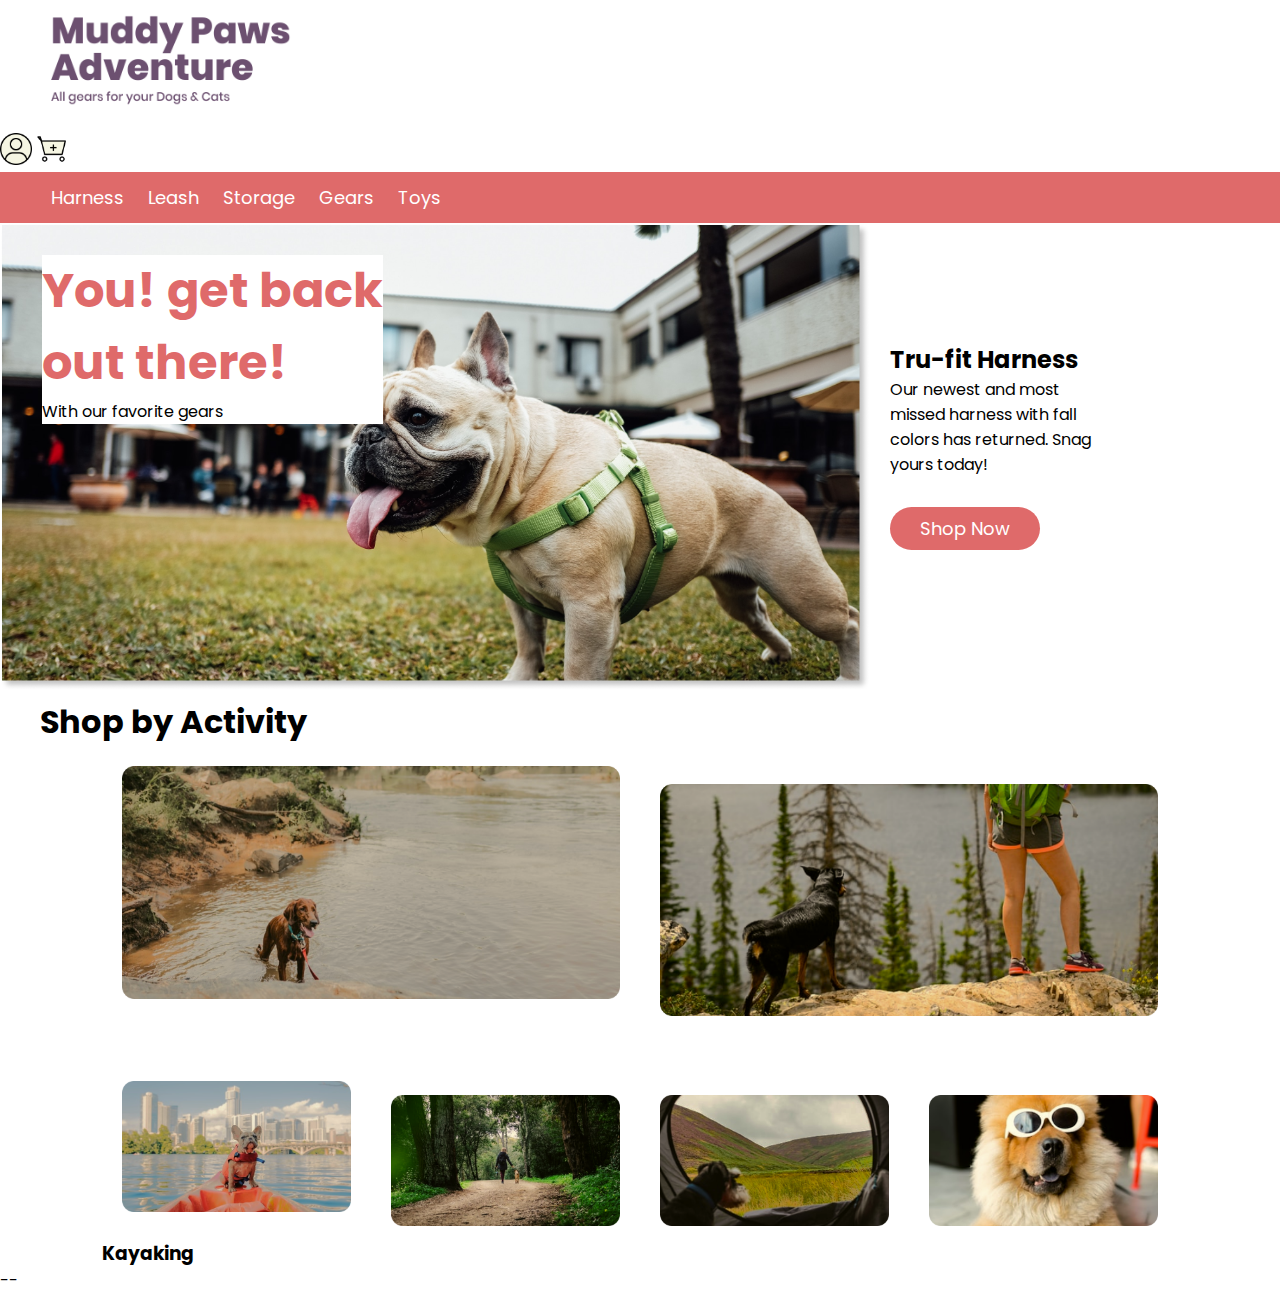
==== index.html @ 553574dc "Working on "Shop by activity" section" ====
<!DOCTYPE html>
<html lang="en">
  <head>
    <meta charset="UTF-8" />
    <meta http-equiv="X-UA-Compatible" content="IE=edge" />
    <meta name="viewport" content="width=device-width, initial-scale=1.0" />
    <title>Muddy Paws Adventure | Home</title>
    <link rel="preconnect" href="https://fonts.googleapis.com" />
    <link rel="preconnect" href="https://fonts.gstatic.com" crossorigin />
    <link
      href="https://fonts.googleapis.com/css2?family=Poppins:wght@300;400;500;600;700&display=swap"
      rel="stylesheet"
    />
    <link rel="stylesheet" href="style.css" />
  </head>
  <body>
    <!--- logo and profile/cart section -->
    <div class="logo">
      <img src="image/logo.png" width="240px" alt="Muddy Paws Logo" />
    </div>
    <div class="profilesAndCart">
      <img src="image/myAccount.png" width="32px" height="32px" alt="profile" />
      <img src="image/cart.png" width="32px" height="32px" alt="cart" />
    </div>

    <!--- pink navigation bar -->
    <nav>
      <ul>
        <li><a href="">Harness</a></li>
        <li><a href="">Leash</a></li>
        <li><a href="">Storage</a></li>
        <li><a href="">Gears</a></li>
        <li><a href="">Toys</a></li>
      </ul>
    </nav>
    <!---  hero section -->
    <div class="heroSection">
      <div class="heroCol-1">
        <img src="image/mainHero.png" alt="Main Hero Image" />
        <div class="heroImageText">
          <h1>
            You! get back <br />
            out there!
          </h1>
          <p>With our favorite gears</p>
        </div>
      </div>

      <div class="heroCol-2">
        <h2>Tru-fit Harness</h2>
        <p>
          Our newest and most <br />
          missed harness with fall <br />colors has returned. Snag <br />
          yours today!
        </p>
        <a href="" class="CTAbutton"> Shop Now</a>
      </div>
    </div>

    <div id="shopByActivity">
      <h1>Shop by Activity</h1>
    </div>
    <!--- main body section -->
    <div class="mainSection">
      <!--- first row of thumbnails --->
      <div class="activityThumbnail">
        <div class="thumbnailCol-2">
          <img src="image/swimming.png" alt="swimming" />
          <div class="thumbanilTextBig">
            <h3>Swimming</h3>
          </div>
        </div>
        <div class="thumbnailCol-2">
          <img src="image/hiking.png" alt="hiking" />
        </div>
      </div>

      <!---- second row of thumbnails ------>
      <div class="activityThumbnail">
        <div class="thumbnailCol-4">
          <img src="image/kayaking.png" alt="kayaking" />
          <div class="thumbanilTextSmall">
            <h3>Kayaking</h3>
          </div>
        </div>
        <div class="thumbnailCol-4">
          <img src="image/trailing.png" alt="trailing" />
        </div>
        <div class="thumbnailCol-4">
          <img src="image/camping.png" alt="camping" />
        </div>
        <div class="thumbnailCol-4">
          <img src="image/flying.png" alt="flying" />
        </div>
      </div>
    </div>

    --
  </body>
</html>
---- style.css ----
* {
  margin: 0;
  padding: 0;
  box-sizing: border-box;
}

body {
  font-family: "Poppins", sans-serif;
} /* why this doensn't work*/

/* top two elements, logo and navbar*/
.logo {
  padding-top: 12px;
  padding-left: 4%;
  padding-bottom: 20px;
}

.profilesAndCart {
  display: block;
  /*how do move this to the right*/
}

nav {
  align-items: left;
  padding-top: 12px;
  padding-bottom: 12px;
  padding-left: 4%;
  text-align: left;
  background-color: rgb(223, 106, 106);
}

nav ul {
  display: inline-block;
  list-style-type: none;
}
nav ul li {
  display: inline-block;
  margin-right: 20px;
}

a {
  text-decoration: none;
  color: white;
  font-size: 18px;
  font-weight: 400;
}

/*heroSeciton */
.heroSection {
  display: flex;
  align-items: center;
  flex-wrap: wrap;
  justify-content: space-around;
}

.heroCol-1 {
  flex-basis: 68%;
  min-width: 300px;
}

.heroCol-2 {
  flex-basis: 32%;
  min-width: 300px;
  padding-left: 20px;
}

.heroCol-1 img {
  max-width: 100%;
}

.heroCol-1 {
  position: relative;
}

.heroCol-1 h1 {
  font-size: 48px;
  color: rgb(223, 106, 106);
}

.heroImageText {
  position: absolute;
  top: 32px;
  left: 42px;
  background-color: white;
}

.CTAbutton {
  display: inline-block;
  background: rgb(223, 106, 106);
  padding: 8px 30px;
  margin: 30px 0;
  border-radius: 30px;
  transition: background 0.5s;
}

.CTAbutton:hover {
  background: rgb(132, 106, 106);
}

#shopByActivity {
  margin-left: 40px;
}

/* main section*/

.mainSection {
  max-width: 84%;
  margin: auto;
}
.activityThumbnail {
  margin: auto;
  display: flex;
  align-items: center;
  flex-wrap: wrap;
  justify-content: space-around;
}

.thumbnailCol-2 {
  flex-basis: 50%;
  min-width: 250px;
  position: relative;
}

.thumbnailCol-2 img {
  max-width: 100%;
  padding: 20px;
}

.thumbnailCol-2 {
}

.thumbnailCol-2 h3 {
  font-size: 24px;
  color: #ffffff;
}

.thumbnailTextBig {
  position: absolute;
  top: 50%;
  left: 50%;
}

.thumbnailCol-4 {
  flex-basis: 25%;
}

.thumbnailCol-4 img {
  max-width: 100%;
  padding: 20px;

  .thumbnailCol-4 {
    position: relative;
  }

  .thumbnailCol-4 h3 {
    font-size: 24px;
    color: #ffffff;
  }

  .thumbnailTextSmall {
    position: absolute;
    top: 50%;
    left: 50%;
  }
}
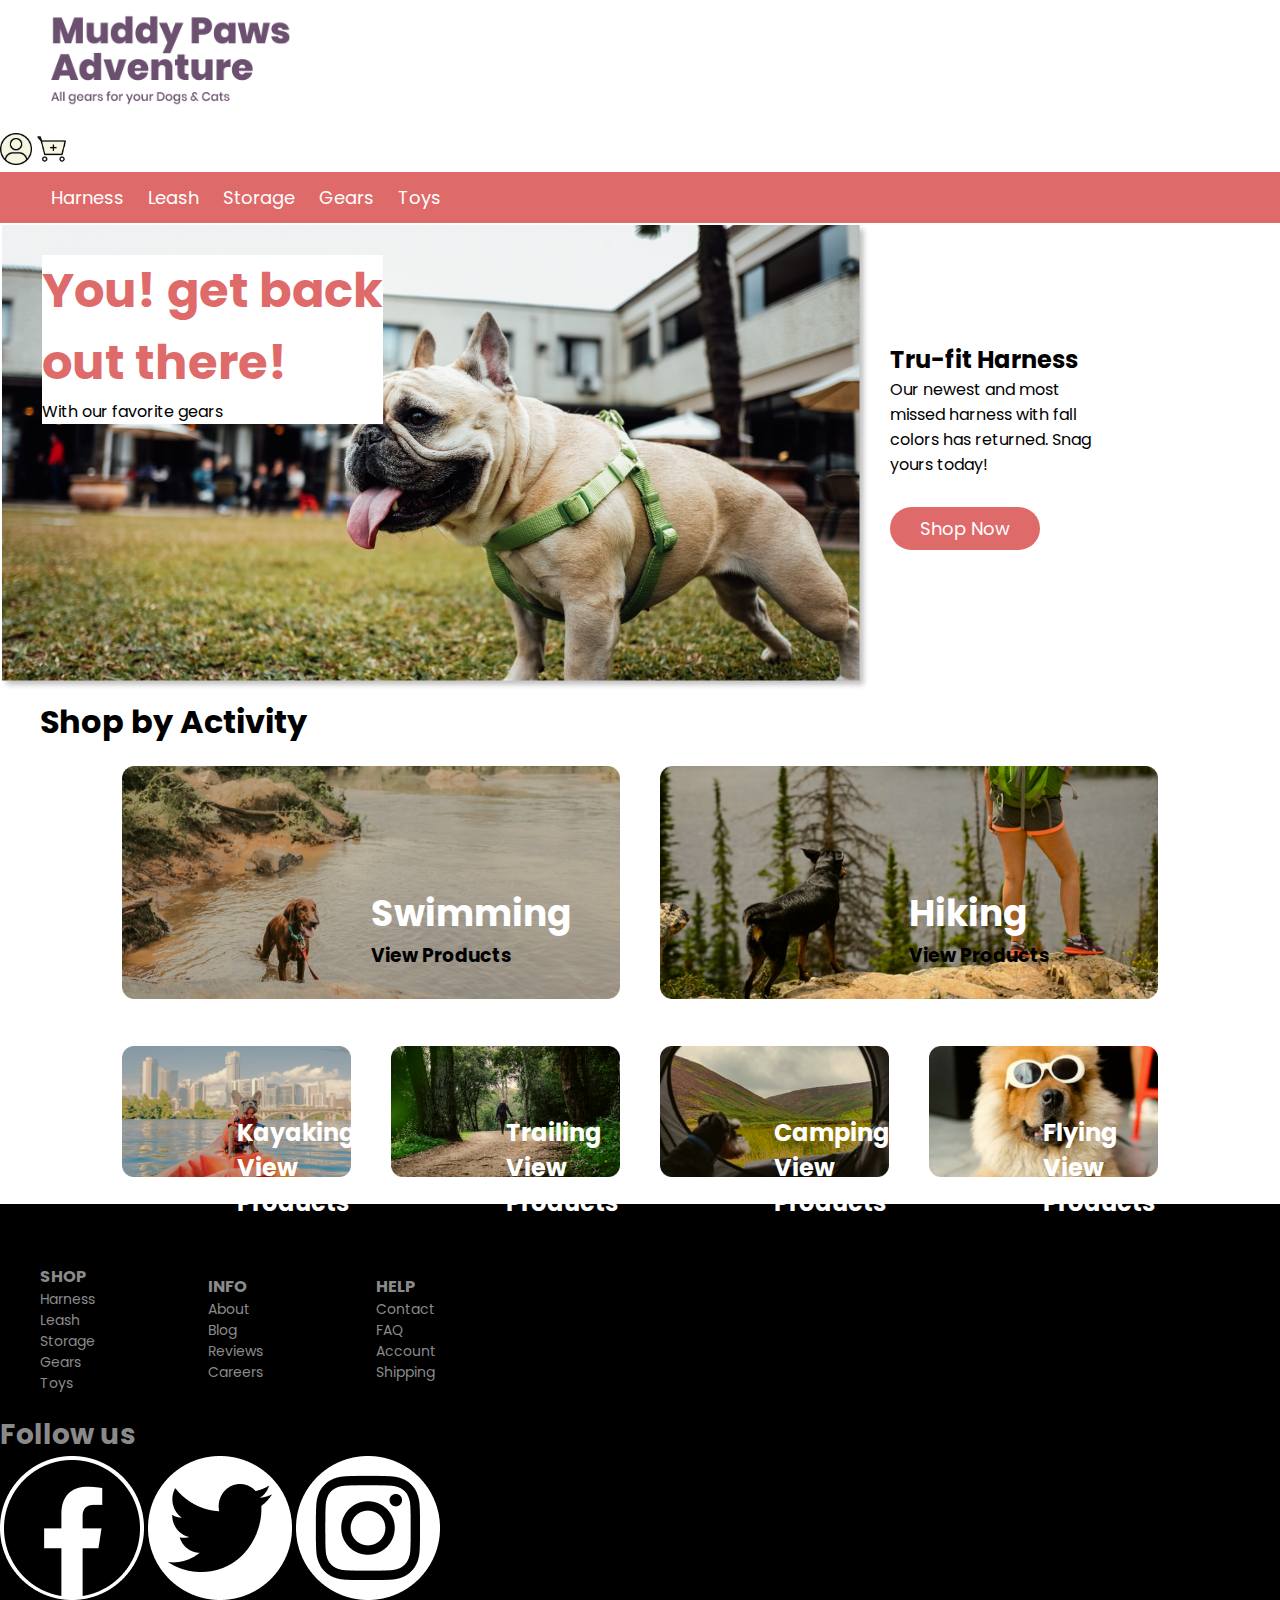
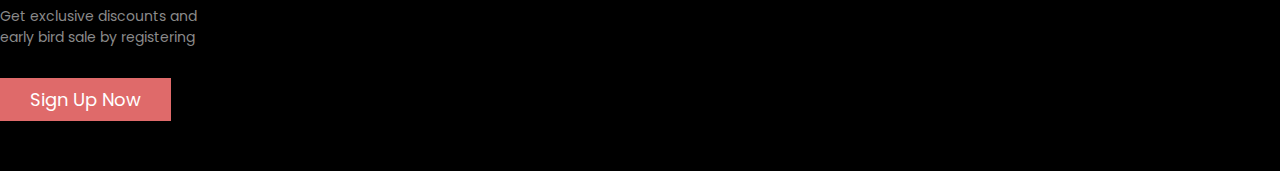
==== commit 2bc9a299: "index html footer; added products.html" ====
--- a/index.html
+++ b/index.html
@@ -66,12 +66,17 @@
       <div class="activityThumbnail">
         <div class="thumbnailCol-2">
           <img src="image/swimming.png" alt="swimming" />
-          <div class="thumbanilTextBig">
-            <h3>Swimming</h3>
+          <div class="thumbnailTextBig">
+            <h2>Swimming</h2>
+            <h3>View Products</h3>
           </div>
         </div>
         <div class="thumbnailCol-2">
           <img src="image/hiking.png" alt="hiking" />
+          <div class="thumbnailTextBig">
+            <h2>Hiking</h2>
+            <h3>View Products</h3>
+          </div>
         </div>
       </div>
 
@@ -79,22 +84,80 @@
       <div class="activityThumbnail">
         <div class="thumbnailCol-4">
           <img src="image/kayaking.png" alt="kayaking" />
-          <div class="thumbanilTextSmall">
+          <div class="thumbnailTextSmall">
             <h3>Kayaking</h3>
+            <h3>View Products</h3>
           </div>
         </div>
         <div class="thumbnailCol-4">
           <img src="image/trailing.png" alt="trailing" />
+          <div class="thumbnailTextSmall">
+            <h3>Trailing</h3>
+            <h3>View Products</h3>
+          </div>
         </div>
         <div class="thumbnailCol-4">
           <img src="image/camping.png" alt="camping" />
+          <div class="thumbnailTextSmall">
+            <h3>Camping</h3>
+            <h3>View Products</h3>
+          </div>
         </div>
         <div class="thumbnailCol-4">
           <img src="image/flying.png" alt="flying" />
+          <div class="thumbnailTextSmall">
+            <h3>Flying</h3>
+            <h3>View Products</h3>
+          </div>
         </div>
       </div>
     </div>
 
-    --
+    <!--- footer --->
+    <div class="footer">
+      <div class="container">
+        <div class="footerRow">
+          <div class="footer-col-1">
+            <h3>SHOP</h3>
+            <ul>
+              <li>Harness</li>
+              <li>Leash</li>
+              <li>Storage</li>
+              <li>Gears</li>
+              <li>Toys</li>
+            </ul>
+          </div>
+          <div class="footer-col-2">
+            <h3>INFO</h3>
+            <ul>
+              <li>About</li>
+              <li>Blog</li>
+              <li>Reviews</li>
+              <li>Careers</li>
+            </ul>
+          </div>
+          <div class="footer-col-3">
+            <h3>HELP</h3>
+            <ul>
+              <li>Contact</li>
+              <li>FAQ</li>
+              <li>Account</li>
+              <li>Shipping</li>
+            </ul>
+          </div>
+        </div>
+      </div>
+      <div class="followUs">
+        <h1>Follow us</h1>
+        <img src="image/facebookLogo.png" alt="facebook" />
+        <img src="image/twitterLogo.png" alt="facebook" />
+        <img src="image/instagramLogo.png" alt="facebook" />
+        <p>
+          Get exclusive discounts and <br />
+          early bird sale by registering
+        </p>
+        <a href="" class="signUp"> Sign Up Now</a>
+      </div>
+    </div>
   </body>
 </html>
--- a/style.css
+++ b/style.css
@@ -115,6 +115,7 @@
   justify-content: space-around;
 }
 
+/*firt row of thumbnails*/
 .thumbnailCol-2 {
   flex-basis: 50%;
   min-width: 250px;
@@ -126,11 +127,8 @@
   padding: 20px;
 }
 
-.thumbnailCol-2 {
-}
-
-.thumbnailCol-2 h3 {
-  font-size: 24px;
+.thumbnailCol-2 h2 {
+  font-size: 36px;
   color: #ffffff;
 }
 
@@ -139,7 +137,7 @@
   top: 50%;
   left: 50%;
 }
-
+/*second row of thumbnails*/
 .thumbnailCol-4 {
   flex-basis: 25%;
 }
@@ -147,19 +145,96 @@
 .thumbnailCol-4 img {
   max-width: 100%;
   padding: 20px;
-
-  .thumbnailCol-4 {
-    position: relative;
-  }
-
-  .thumbnailCol-4 h3 {
-    font-size: 24px;
-    color: #ffffff;
-  }
-
-  .thumbnailTextSmall {
-    position: absolute;
-    top: 50%;
-    left: 50%;
-  }
-}
+}
+
+.thumbnailCol-4 {
+  position: relative;
+}
+
+.thumbnailCol-4 h3 {
+  font-size: 24px;
+  color: #ffffff;
+}
+.thumbnailTextSmall {
+  position: absolute;
+  top: 50%;
+  left: 50%;
+}
+
+/*footer*/
+.footer {
+  background: #000;
+  color: #8a8a8a;
+  font-size: 14px;
+  padding: 60px 0 20px;
+}
+
+.footerRow {
+  display: flex;
+  align-items: center;
+  flex-wrap: wrap;
+}
+
+.footer-col-1 {
+  flex-basis: 10%;
+}
+
+.footer-col-2 {
+  flex-basis: 10%;
+}
+.footer-col-3 {
+  flex-basis: 10%;
+}
+
+.footer ul {
+  list-style-type: none;
+}
+.footer-col-1,
+.footer-col-2,
+.footer-col-3 {
+  margin-bottom: 20px;
+  margin-left: 40px;
+}
+
+/* right hand side of footer*/
+
+.followUs {
+  display: inline-block;
+  align-content: right;
+}
+.signUp {
+  display: inline-block;
+  background: rgb(223, 106, 106);
+  padding: 8px 30px;
+  margin: 30px 0;
+}
+
+/* ------ product Browse page -----*/
+
+.browseBar {
+  background: #f6f6e3;
+}
+
+.small-container {
+  max-width: 1080px;
+  margin: auto;
+  padding-left: 25px;
+  padding-right: 25px;
+}
+.productsRow {
+  margin: auto;
+  display: flex;
+  align-items: center;
+  flex-wrap: wrap;
+  justify-content: space-around;
+}
+.products-col-3 {
+  flex-basis: 33%;
+  padding: 10px;
+  min-width: 200px;
+  margin-bottom: 50px;
+}
+
+.products-col-3 img {
+  width: 100%;
+}
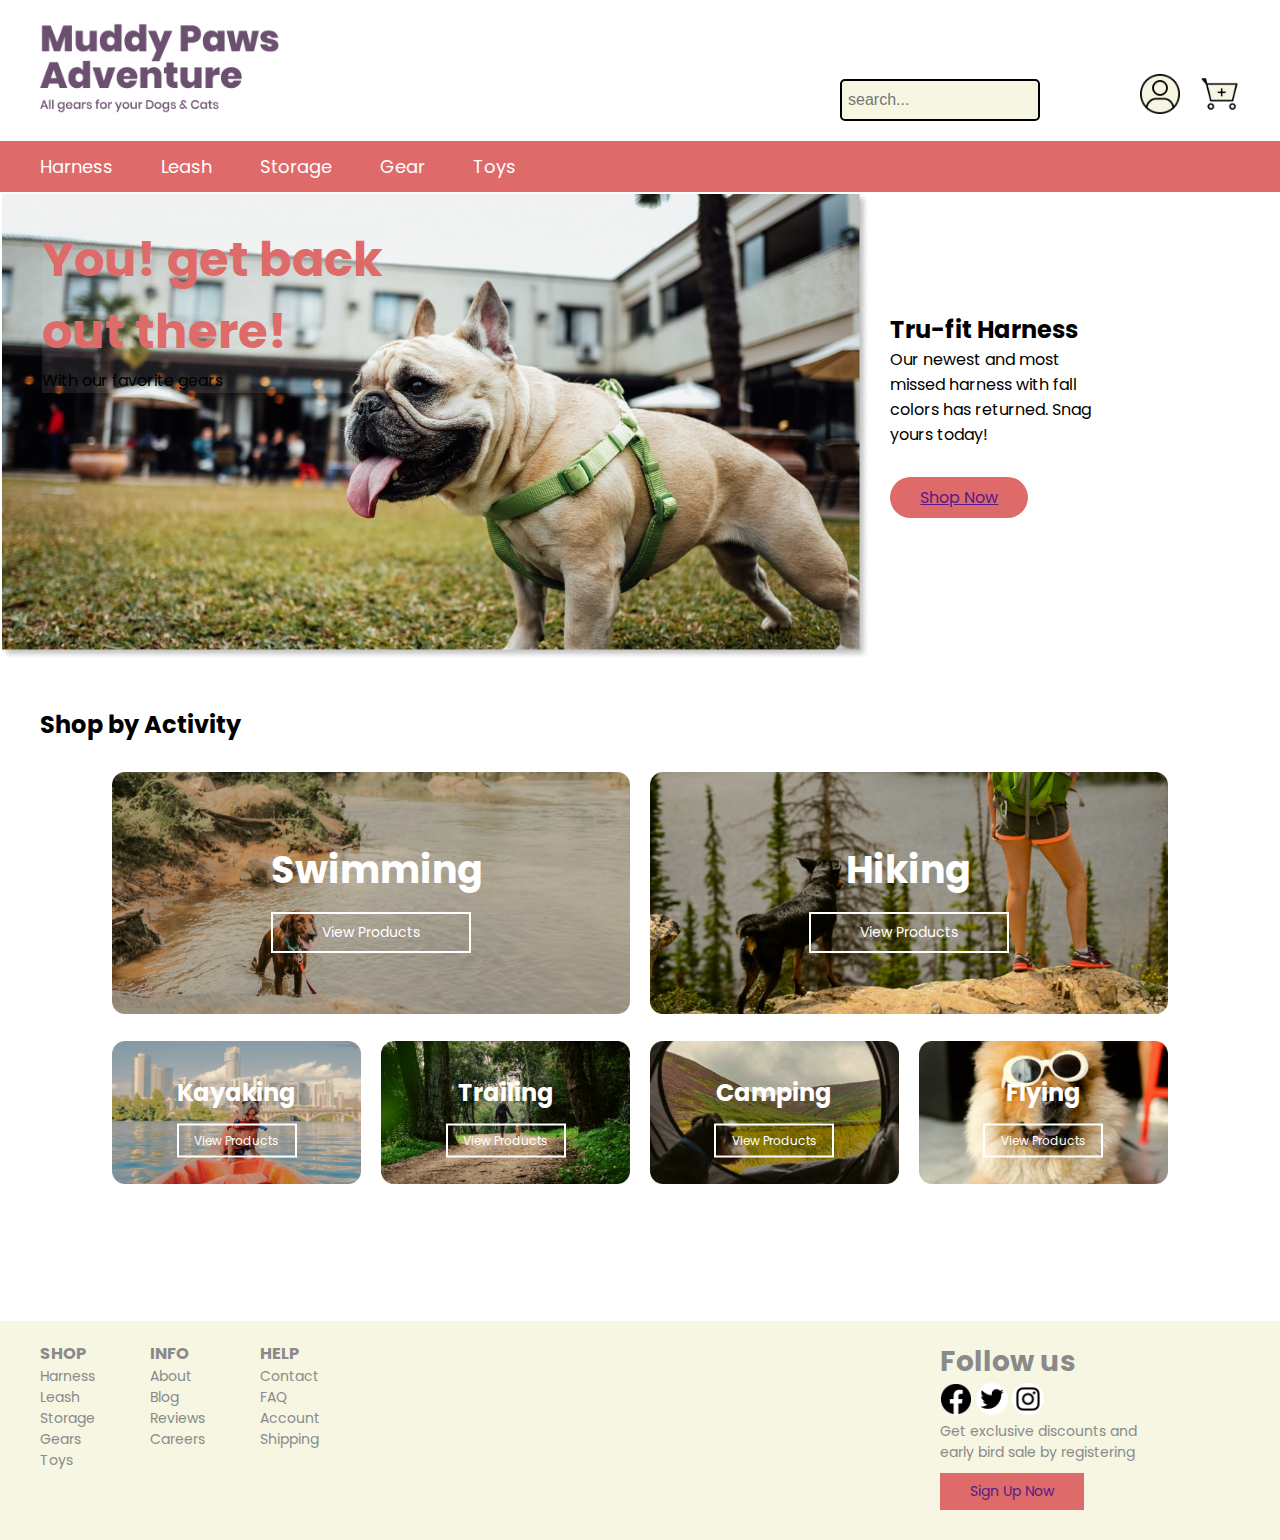
==== commit 1547f596: "adjusted css to flexbox" ====
--- a/index.html
+++ b/index.html
@@ -7,33 +7,40 @@
     <title>Muddy Paws Adventure | Home</title>
     <link rel="preconnect" href="https://fonts.googleapis.com" />
     <link rel="preconnect" href="https://fonts.gstatic.com" crossorigin />
-    <link
-      href="https://fonts.googleapis.com/css2?family=Poppins:wght@300;400;500;600;700&display=swap"
-      rel="stylesheet"
-    />
     <link rel="stylesheet" href="style.css" />
   </head>
   <body>
-    <!--- logo and profile/cart section -->
-    <div class="logo">
-      <img src="image/logo.png" width="240px" alt="Muddy Paws Logo" />
-    </div>
-    <div class="profilesAndCart">
-      <img src="image/myAccount.png" width="32px" height="32px" alt="profile" />
-      <img src="image/cart.png" width="32px" height="32px" alt="cart" />
+    <!-- Header section -->
+    <div class="header">
+      <div class="logo">
+        <a href="" alt="logo">
+          <img src="image/logo.png" alt="Muddy Paws Logo" />
+        </a>
+      </div>
+      <div class="searchProfileContainer">
+        <div class="searchBox">
+          <input type="text" placeholder="search..." />
+        </div>
+        <div class="profileContainer">
+          <a href="" alt="myAccount">
+            <img src="image/myAccount.png" alt="myaccount" />
+          </a>
+          <a href="" alt="myAccount">
+            <img src="image/cart.png" alt="cart" />
+          </a>
+        </div>
+      </div>
     </div>
 
-    <!--- pink navigation bar -->
+    <!-- Navigation bar -->
     <nav>
-      <ul>
-        <li><a href="">Harness</a></li>
-        <li><a href="">Leash</a></li>
-        <li><a href="">Storage</a></li>
-        <li><a href="">Gears</a></li>
-        <li><a href="">Toys</a></li>
-      </ul>
+      <a href="">Harness</a>
+      <a href="">Leash</a>
+      <a href="">Storage</a>
+      <a href="">Gear</a>
+      <a href="">Toys</a>
     </nav>
-    <!---  hero section -->
+    <!---  Hero section -->
     <div class="heroSection">
       <div class="heroCol-1">
         <img src="image/mainHero.png" alt="Main Hero Image" />
@@ -57,106 +64,126 @@
       </div>
     </div>
 
-    <div id="shopByActivity">
+    <!-- Divider -->
+    <div class="textDivider">
       <h1>Shop by Activity</h1>
     </div>
-    <!--- main body section -->
-    <div class="mainSection">
-      <!--- first row of thumbnails --->
-      <div class="activityThumbnail">
-        <div class="thumbnailCol-2">
+
+    <!-- Activity Section -->
+    <div class="activitySection">
+      <!--- First Row --->
+      <div class="row-1-container">
+        <div class="row-1-col">
           <img src="image/swimming.png" alt="swimming" />
-          <div class="thumbnailTextBig">
-            <h2>Swimming</h2>
-            <h3>View Products</h3>
+          <div class="row-1-overlayText">
+            <h3>Swimming</h3>
+            <a href="">
+              <p>View Products</p>
+            </a>
           </div>
         </div>
-        <div class="thumbnailCol-2">
+        <div class="row-1-col">
           <img src="image/hiking.png" alt="hiking" />
-          <div class="thumbnailTextBig">
-            <h2>Hiking</h2>
-            <h3>View Products</h3>
+          <div class="row-1-overlayText">
+            <h3>Hiking</h3>
+            <a href="">
+              <p>View Products</p>
+            </a>
           </div>
         </div>
       </div>
 
-      <!---- second row of thumbnails ------>
-      <div class="activityThumbnail">
-        <div class="thumbnailCol-4">
+      <!-- Second Row  -->
+      <div class="row-2-container">
+        <div class="row-2-col">
           <img src="image/kayaking.png" alt="kayaking" />
-          <div class="thumbnailTextSmall">
+          <div class="row-2-overlayText">
             <h3>Kayaking</h3>
-            <h3>View Products</h3>
+            <a href="">
+              <p>View Products</p>
+            </a>
           </div>
         </div>
-        <div class="thumbnailCol-4">
+        <div class="row-2-col">
           <img src="image/trailing.png" alt="trailing" />
-          <div class="thumbnailTextSmall">
+          <div class="row-2-overlayText">
             <h3>Trailing</h3>
-            <h3>View Products</h3>
+            <a href="">
+              <p>View Products</p>
+            </a>
           </div>
         </div>
-        <div class="thumbnailCol-4">
+        <div class="row-2-col">
           <img src="image/camping.png" alt="camping" />
-          <div class="thumbnailTextSmall">
+          <div class="row-2-overlayText">
             <h3>Camping</h3>
-            <h3>View Products</h3>
+            <a href="">
+              <p>View Products</p>
+            </a>
           </div>
         </div>
-        <div class="thumbnailCol-4">
+        <div class="row-2-col">
           <img src="image/flying.png" alt="flying" />
-          <div class="thumbnailTextSmall">
+          <div class="row-2-overlayText">
             <h3>Flying</h3>
-            <h3>View Products</h3>
+            <a href="">
+              <p>View Products</p>
+            </a>
           </div>
         </div>
       </div>
     </div>
+    <!-- Empty divider -->
+    <div class="emptyDivider"></div>
 
-    <!--- footer --->
+    <!--- Footer --->
     <div class="footer">
-      <div class="container">
-        <div class="footerRow">
-          <div class="footer-col-1">
-            <h3>SHOP</h3>
-            <ul>
-              <li>Harness</li>
-              <li>Leash</li>
-              <li>Storage</li>
-              <li>Gears</li>
-              <li>Toys</li>
-            </ul>
-          </div>
-          <div class="footer-col-2">
-            <h3>INFO</h3>
-            <ul>
-              <li>About</li>
-              <li>Blog</li>
-              <li>Reviews</li>
-              <li>Careers</li>
-            </ul>
-          </div>
-          <div class="footer-col-3">
-            <h3>HELP</h3>
-            <ul>
-              <li>Contact</li>
-              <li>FAQ</li>
-              <li>Account</li>
-              <li>Shipping</li>
-            </ul>
-          </div>
+      <div class="linkContainer">
+        <div class="link-col">
+          <h3>SHOP</h3>
+          <ul>
+            <li>Harness</li>
+            <li>Leash</li>
+            <li>Storage</li>
+            <li>Gears</li>
+            <li>Toys</li>
+          </ul>
+        </div>
+        <div class="link-col">
+          <h3>INFO</h3>
+          <ul>
+            <li>About</li>
+            <li>Blog</li>
+            <li>Reviews</li>
+            <li>Careers</li>
+          </ul>
+        </div>
+        <div class="link-col">
+          <h3>HELP</h3>
+          <ul>
+            <li>Contact</li>
+            <li>FAQ</li>
+            <li>Account</li>
+            <li>Shipping</li>
+          </ul>
         </div>
       </div>
       <div class="followUs">
         <h1>Follow us</h1>
-        <img src="image/facebookLogo.png" alt="facebook" />
-        <img src="image/twitterLogo.png" alt="facebook" />
-        <img src="image/instagramLogo.png" alt="facebook" />
+        <a href="">
+          <img src="image/facebookLogo.png" alt="facebook" />
+        </a>
+        <a href="">
+          <img src="image/twitterLogo.png" alt="twitter" />
+        </a>
+        <a href="">
+          <img src="image/instagramLogo.png" alt="instagram" />
+        </a>
         <p>
           Get exclusive discounts and <br />
           early bird sale by registering
         </p>
-        <a href="" class="signUp"> Sign Up Now</a>
+        <a href="" class="signUp">Sign Up Now</a>
       </div>
     </div>
   </body>
--- a/style.css
+++ b/style.css
@@ -1,3 +1,6 @@
+/* -- adding google fonts for poppins -- */
+@import url(https://fonts.googleapis.com/css2?family=Poppins);
+
 * {
   margin: 0;
   padding: 0;
@@ -6,46 +9,63 @@
 
 body {
   font-family: "Poppins", sans-serif;
-} /* why this doensn't work*/
-
-/* top two elements, logo and navbar*/
-.logo {
-  padding-top: 12px;
-  padding-left: 4%;
-  padding-bottom: 20px;
-}
-
-.profilesAndCart {
-  display: block;
-  /*how do move this to the right*/
-}
-
+}
+
+/* -- header section -- */
+
+.header {
+  display: flex;
+  justify-content: space-between;
+  margin: 20px 40px;
+}
+.logo img {
+  width: 240px;
+}
+
+.searchProfileContainer {
+  display: flex;
+  justify-content: space-between;
+  align-items: flex-end;
+  width: 400px;
+}
+
+.searchBox input[type="text"] {
+  border: 2px solid #000;
+  background: #f6f6e3;
+  padding: 10px 6px;
+  font-size: 16px;
+  border-radius: 5px;
+  width: 200px
+}
+
+.profileContainer {
+  display: flex;
+  justify-content: space-between;
+  align-items: flex-end;
+  width: 100px;
+}
+
+.profileContainer img {
+  width: 40px;
+  height: 40px;
+}
+
+/* --navbar section-- */
 nav {
-  align-items: left;
-  padding-top: 12px;
-  padding-bottom: 12px;
-  padding-left: 4%;
-  text-align: left;
+  display: flex;
+  padding: 12px 40px;
   background-color: rgb(223, 106, 106);
 }
 
-nav ul {
-  display: inline-block;
-  list-style-type: none;
-}
-nav ul li {
-  display: inline-block;
-  margin-right: 20px;
-}
-
-a {
+nav a {
   text-decoration: none;
   color: white;
   font-size: 18px;
   font-weight: 400;
-}
-
-/*heroSeciton */
+  margin-right: 48px;
+}
+
+/*-- heroSeciton-- */
 .heroSection {
   display: flex;
   align-items: center;
@@ -81,7 +101,7 @@
   position: absolute;
   top: 32px;
   left: 42px;
-  background-color: white;
+  background: rgba(240, 239, 239, 0.1);
 }
 
 .CTAbutton {
@@ -97,116 +117,147 @@
   background: rgb(132, 106, 106);
 }
 
-#shopByActivity {
-  margin-left: 40px;
-}
-
-/* main section*/
-
-.mainSection {
+/*-- Divider--*/
+.textDivider {
+  margin: 40px 0 20px 40px
+}
+.textDivider h1 {
+  font-size: 24px;
+}
+
+/*-- Activity Section --*/ 
+.activitySection {
   max-width: 84%;
   margin: auto;
 }
-.activityThumbnail {
-  margin: auto;
-  display: flex;
-  align-items: center;
-  flex-wrap: wrap;
-  justify-content: space-around;
-}
-
-/*firt row of thumbnails*/
-.thumbnailCol-2 {
+/*-- Firt row --*/
+.row-1-container {
+  display: flex;
+  justify-content: space-around;
+}
+
+.row-1-col {
   flex-basis: 50%;
-  min-width: 250px;
   position: relative;
-}
-
-.thumbnailCol-2 img {
+  text-align: center;
+}
+
+.row-1-col img {
   max-width: 100%;
-  padding: 20px;
-}
-
-.thumbnailCol-2 h2 {
-  font-size: 36px;
-  color: #ffffff;
-}
-
-.thumbnailTextBig {
+  padding: 10px;
+}
+
+.row-1-overlayText{
   position: absolute;
+  width: 200px;
   top: 50%;
   left: 50%;
-}
-/*second row of thumbnails*/
-.thumbnailCol-4 {
+  transform: translate(-50%, -50%);
+}
+
+.row-1-overlayText h3 {
+  font-size: 38px;
+  color: white;
+}
+
+.row-1-overlayText p {
+  font-size: 14px;
+  margin-top: 14px;
+  padding: 8px;
+  color: white;
+  border: 2px solid white;
+}
+
+.row-1-overlayText a {
+  text-decoration: none;
+}
+
+/*--Second Row--*/
+.row-2-container {
+  display: flex;
+  justify-content: space-around;
+}
+.row-2-col {
   flex-basis: 25%;
-}
-
-.thumbnailCol-4 img {
+  position: relative;
+  text-align: center;
+}
+
+.row-2-col img {
   max-width: 100%;
-  padding: 20px;
-}
-
-.thumbnailCol-4 {
-  position: relative;
-}
-
-.thumbnailCol-4 h3 {
-  font-size: 24px;
-  color: #ffffff;
-}
-.thumbnailTextSmall {
+  padding: 10px;
+}
+
+.row-2-overlayText{
   position: absolute;
+  width: 120px;
   top: 50%;
   left: 50%;
-}
-
-/*footer*/
+  transform: translate(-50%, -50%);
+}
+
+.row-2-overlayText h3 {
+  font-size: 24px;
+  color: white;
+}
+
+.row-2-overlayText p {
+  font-size: 12px;
+  margin-top: 14px;
+  padding: 6px;
+  color: white;
+  border: 2px solid white;
+}
+
+.row-2-overlayText a {
+  text-decoration: none;
+}
+
+/*-- Empty Divider--*/
+.emptyDivider {
+  height: 120px;
+}
+
+/*--Footer--*/
 .footer {
-  background: #000;
+  background: #f6f6e3;
   color: #8a8a8a;
   font-size: 14px;
-  padding: 60px 0 20px;
-}
-
-.footerRow {
-  display: flex;
-  align-items: center;
-  flex-wrap: wrap;
-}
-
-.footer-col-1 {
-  flex-basis: 10%;
-}
-
-.footer-col-2 {
-  flex-basis: 10%;
-}
-.footer-col-3 {
-  flex-basis: 10%;
+  padding: 20px 40px;
+  display: flex;
+  justify-content: space-between;
+
+}
+
+.linkContainer {
+  display: flex;
+  width: 280px;
+  justify-content: space-between
+ 
 }
 
 .footer ul {
   list-style-type: none;
 }
-.footer-col-1,
-.footer-col-2,
-.footer-col-3 {
-  margin-bottom: 20px;
-  margin-left: 40px;
-}
-
-/* right hand side of footer*/
 
 .followUs {
-  display: inline-block;
-  align-content: right;
-}
+  width: 300px;
+  justify-content: center;
+}
+.followUs a img {
+  width: 32px;
+  height: 32px
+}
+
 .signUp {
   display: inline-block;
   background: rgb(223, 106, 106);
   padding: 8px 30px;
-  margin: 30px 0;
+  margin: 10px 0;
+}
+
+.followUs a {
+  text-decoration: none;
 }
 
 /* ------ product Browse page -----*/
@@ -238,3 +289,4 @@
 .products-col-3 img {
   width: 100%;
 }
+}
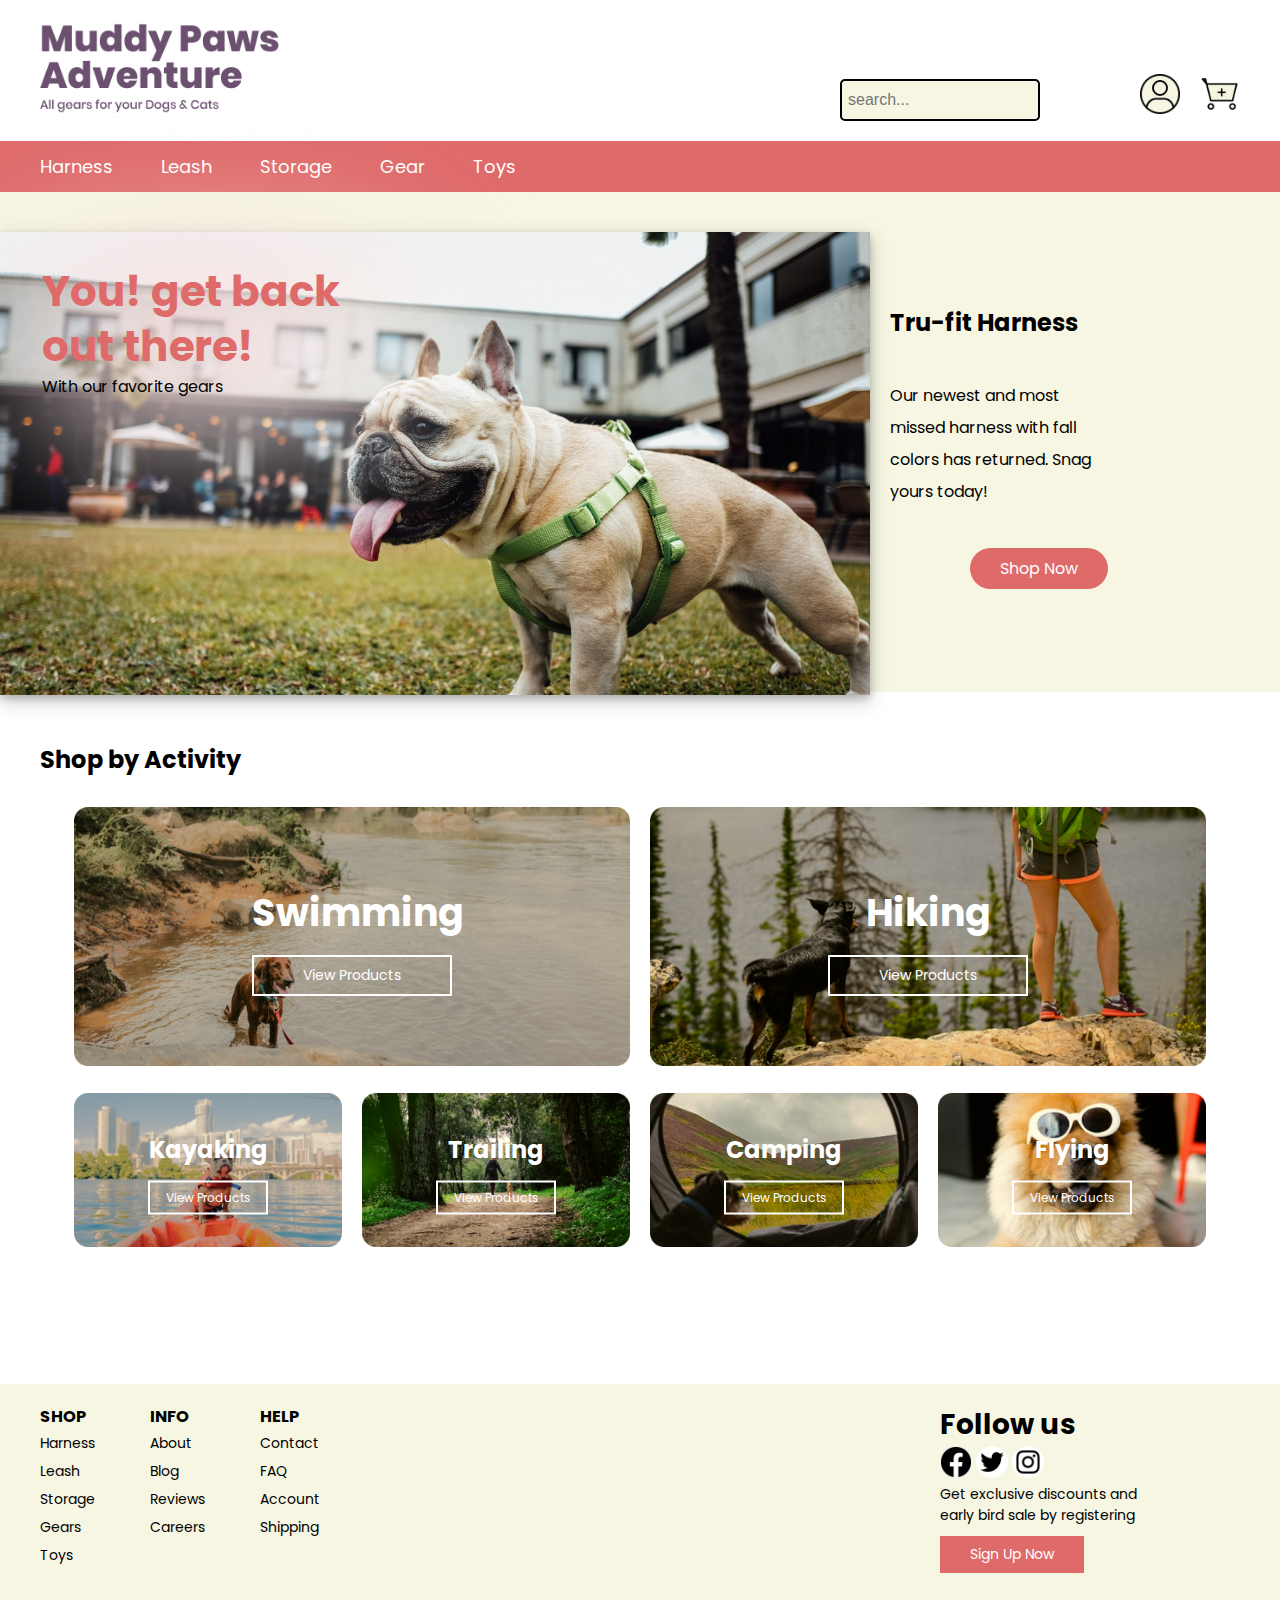
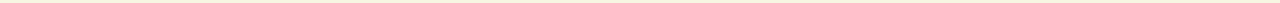
==== commit d48a8285: "styling edited" ====
--- a/index.html
+++ b/index.html
@@ -13,7 +13,7 @@
     <!-- Header section -->
     <div class="header">
       <div class="logo">
-        <a href="" alt="logo">
+        <a href="index.html" alt="logo">
           <img src="image/logo.png" alt="Muddy Paws Logo" />
         </a>
       </div>
@@ -34,7 +34,7 @@
 
     <!-- Navigation bar -->
     <nav>
-      <a href="">Harness</a>
+      <a href="products.html">Harness</a>
       <a href="">Leash</a>
       <a href="">Storage</a>
       <a href="">Gear</a>
@@ -42,8 +42,13 @@
     </nav>
     <!---  Hero section -->
     <div class="heroSection">
+      <div class="heroBackground"></div>
       <div class="heroCol-1">
-        <img src="image/mainHero.png" alt="Main Hero Image" />
+        <img
+          class="heroImage"
+          src="image/heroImage .png"
+          alt="Main Hero Image"
+        />
         <div class="heroImageText">
           <h1>
             You! get back <br />
@@ -51,10 +56,18 @@
           </h1>
           <p>With our favorite gears</p>
         </div>
+        <div class="heroImageTextOverlay">
+          <h1>
+            You! get back <br />
+            out there!
+          </h1>
+          <p>With our favorite gears</p>
+        </div>
       </div>
 
       <div class="heroCol-2">
         <h2>Tru-fit Harness</h2>
+        <div class="spacer"></div>
         <p>
           Our newest and most <br />
           missed harness with fall <br />colors has returned. Snag <br />
--- a/style.css
+++ b/style.css
@@ -35,7 +35,7 @@
   padding: 10px 6px;
   font-size: 16px;
   border-radius: 5px;
-  width: 200px
+  width: 200px;
 }
 
 .profileContainer {
@@ -61,7 +61,6 @@
   text-decoration: none;
   color: white;
   font-size: 18px;
-  font-weight: 400;
   margin-right: 48px;
 }
 
@@ -71,19 +70,43 @@
   align-items: center;
   flex-wrap: wrap;
   justify-content: space-around;
-}
-
+  padding-top: 40px;
+  position: relative;
+}
+
+.heroBackground {
+  width: 100%;
+  background-color: #f6f6e3;
+  height: 540px;
+  z-index: -999;
+  position: absolute;
+  top: -40px;
+}
 .heroCol-1 {
   flex-basis: 68%;
   min-width: 300px;
 }
 
+.heroImage {
+  box-shadow: 0 4px 8px 0 rgba(0, 0, 0, 0.2), 0 6px 20px 0 rgba(0, 0, 0, 0.19);
+}
 .heroCol-2 {
   flex-basis: 32%;
   min-width: 300px;
   padding-left: 20px;
 }
 
+.heroCol-2 p {
+  font-family: Poppins;
+  font-style: normal;
+  font-size: 16px;
+  line-height: 200%; 
+}
+
+.spacer {
+  height: 40px
+}
+
 .heroCol-1 img {
   max-width: 100%;
 }
@@ -101,33 +124,47 @@
   position: absolute;
   top: 32px;
   left: 42px;
-  background: rgba(240, 239, 239, 0.1);
+  background: #ffffff;
+  filter: blur(72px);
+}
+
+.heroImageTextOverlay {
+  position: absolute;
+  top: 32px;
+  left: 42px;
+}
+
+.heroImageTextOverlay h1 {
+  font-size: 42px;
+  line-height: 132%;
 }
 
 .CTAbutton {
   display: inline-block;
   background: rgb(223, 106, 106);
   padding: 8px 30px;
-  margin: 30px 0;
+  margin: 40px 80px;
   border-radius: 30px;
   transition: background 0.5s;
+  text-decoration: none;
+  color: white;
 }
 
 .CTAbutton:hover {
-  background: rgb(132, 106, 106);
+  background: rgb(219, 175, 175);
 }
 
 /*-- Divider--*/
 .textDivider {
-  margin: 40px 0 20px 40px
+  margin: 40px 0 20px 40px;
 }
 .textDivider h1 {
   font-size: 24px;
 }
 
-/*-- Activity Section --*/ 
+/*-- Activity Section --*/
 .activitySection {
-  max-width: 84%;
+  max-width: 90%;
   margin: auto;
 }
 /*-- Firt row --*/
@@ -147,7 +184,7 @@
   padding: 10px;
 }
 
-.row-1-overlayText{
+.row-1-overlayText {
   position: absolute;
   width: 200px;
   top: 50%;
@@ -188,7 +225,7 @@
   padding: 10px;
 }
 
-.row-2-overlayText{
+.row-2-overlayText {
   position: absolute;
   width: 120px;
   top: 50%;
@@ -221,19 +258,21 @@
 /*--Footer--*/
 .footer {
   background: #f6f6e3;
-  color: #8a8a8a;
+  color: #000;
   font-size: 14px;
   padding: 20px 40px;
   display: flex;
   justify-content: space-between;
-
 }
 
 .linkContainer {
   display: flex;
   width: 280px;
-  justify-content: space-between
- 
+  justify-content: space-between;
+}
+
+.link-col ul {
+  line-height: 200%;
 }
 
 .footer ul {
@@ -244,9 +283,10 @@
   width: 300px;
   justify-content: center;
 }
+
 .followUs a img {
   width: 32px;
-  height: 32px
+  height: 32px;
 }
 
 .signUp {
@@ -257,36 +297,132 @@
 }
 
 .followUs a {
-  text-decoration: none;
-}
-
-/* ------ product Browse page -----*/
-
-.browseBar {
-  background: #f6f6e3;
-}
-
-.small-container {
-  max-width: 1080px;
-  margin: auto;
-  padding-left: 25px;
-  padding-right: 25px;
-}
-.productsRow {
-  margin: auto;
-  display: flex;
-  align-items: center;
-  flex-wrap: wrap;
-  justify-content: space-around;
-}
-.products-col-3 {
-  flex-basis: 33%;
-  padding: 10px;
-  min-width: 200px;
-  margin-bottom: 50px;
-}
-
-.products-col-3 img {
+  color: white;
+  text-decoration: none;
+}
+
+/* ------------------- Product Browse Page ---------------*/
+
+.filterSection {
+  display: flex;
+  justify-content: space-between;
+  align-items: flex-start; /*this puts the leftContainer at the top of the filtersection*/
+  height: 160px;
+  background-color: #f6f6e3;
+  padding: 12px 80px;
+}
+
+select {
+  text-align: :center;
+  font-size: 16px;
+  margin-left: 10px;
+  width: 120px
+}
+
+.rightContainer {
+  align-self: flex-end; /*this overrides the defuault flex-start that was applied above to the whole container; it puts the right container aligned to the bottom*/
+}
+.inlineP {
+  display: inline;
+  /* you don'r really need this line, but i wantd to make the "filter by" and "sort by" line positioned on the same line*/
+}
+
+.filterForm {
+  border: none;
+  color: black;
+  padding: 8px 48px;
+  text-align: left;
+  text-decoration: none;
+  display: inline;
+  font-size: 12px;
+  background-color: white;
+  /* you also don't need this line of code because it's just a plceholder for the filter form, which i just used a btton instead*/
+}
+
+.grid {
+  margin: 80px;
+  display: grid;
+  column-gap: 60px;
+  row-gap: 32px;
+  grid-template-columns: repeat(3, 1fr);
+  grid-template-rows: repeat(3, 1fr);
+}
+
+.gridCell img {
   width: 100%;
 }
-}
+
+.checked {
+  color: #c2dbc1;
+}
+
+/*-------------------------Product Detail Page---------------------*/
+
+.detailsGrid {
+  margin: 80px;
+  display: grid;
+  grid-template-columns: 3fr 2fr;
+  grid-template-rows: 2fr 1fr;
+}
+
+.grid-cell-1 {
+  display: flex;
+}
+
+.stackedThumbnailFlexContainer {
+  display: flex;
+  flex-direction: column;
+  flex-basis: 20%;
+  vertical-align: justify;
+  /* why this wouldn't spread the stacked thumbnails vertically from top to bottom?*/
+}
+
+.singleThumbnailFlexContainer {
+  flex-basis: 80%;
+}
+.detailsGrid img {
+  width: 100%;
+}
+
+.grid-cell-2 h1 {
+  font-size: 52px;
+}
+
+.colorOptions {
+  display: flex;
+  justify-content: flex-start;
+}
+
+.color1 {
+  height: 32px;
+  width: 32px;
+  background-color: red;
+}
+.color2 {
+  height: 32px;
+  width: 32px;
+  background-color: red;
+}
+.color3 {
+  height: 32px;
+  width: 32px;
+  background-color: red;
+}
+.color4 {
+  height: 32px;
+  width: 32px;
+  background-color: red;
+}
+
+.priceAndATC {
+  display: flex;
+  justify-content: space-between;
+}
+
+.ATCbutton {
+  background: rgb(223, 106, 106);
+  padding: 8px 30px;
+  margin: 30px 0;
+  border-radius: 30px;
+}
+}
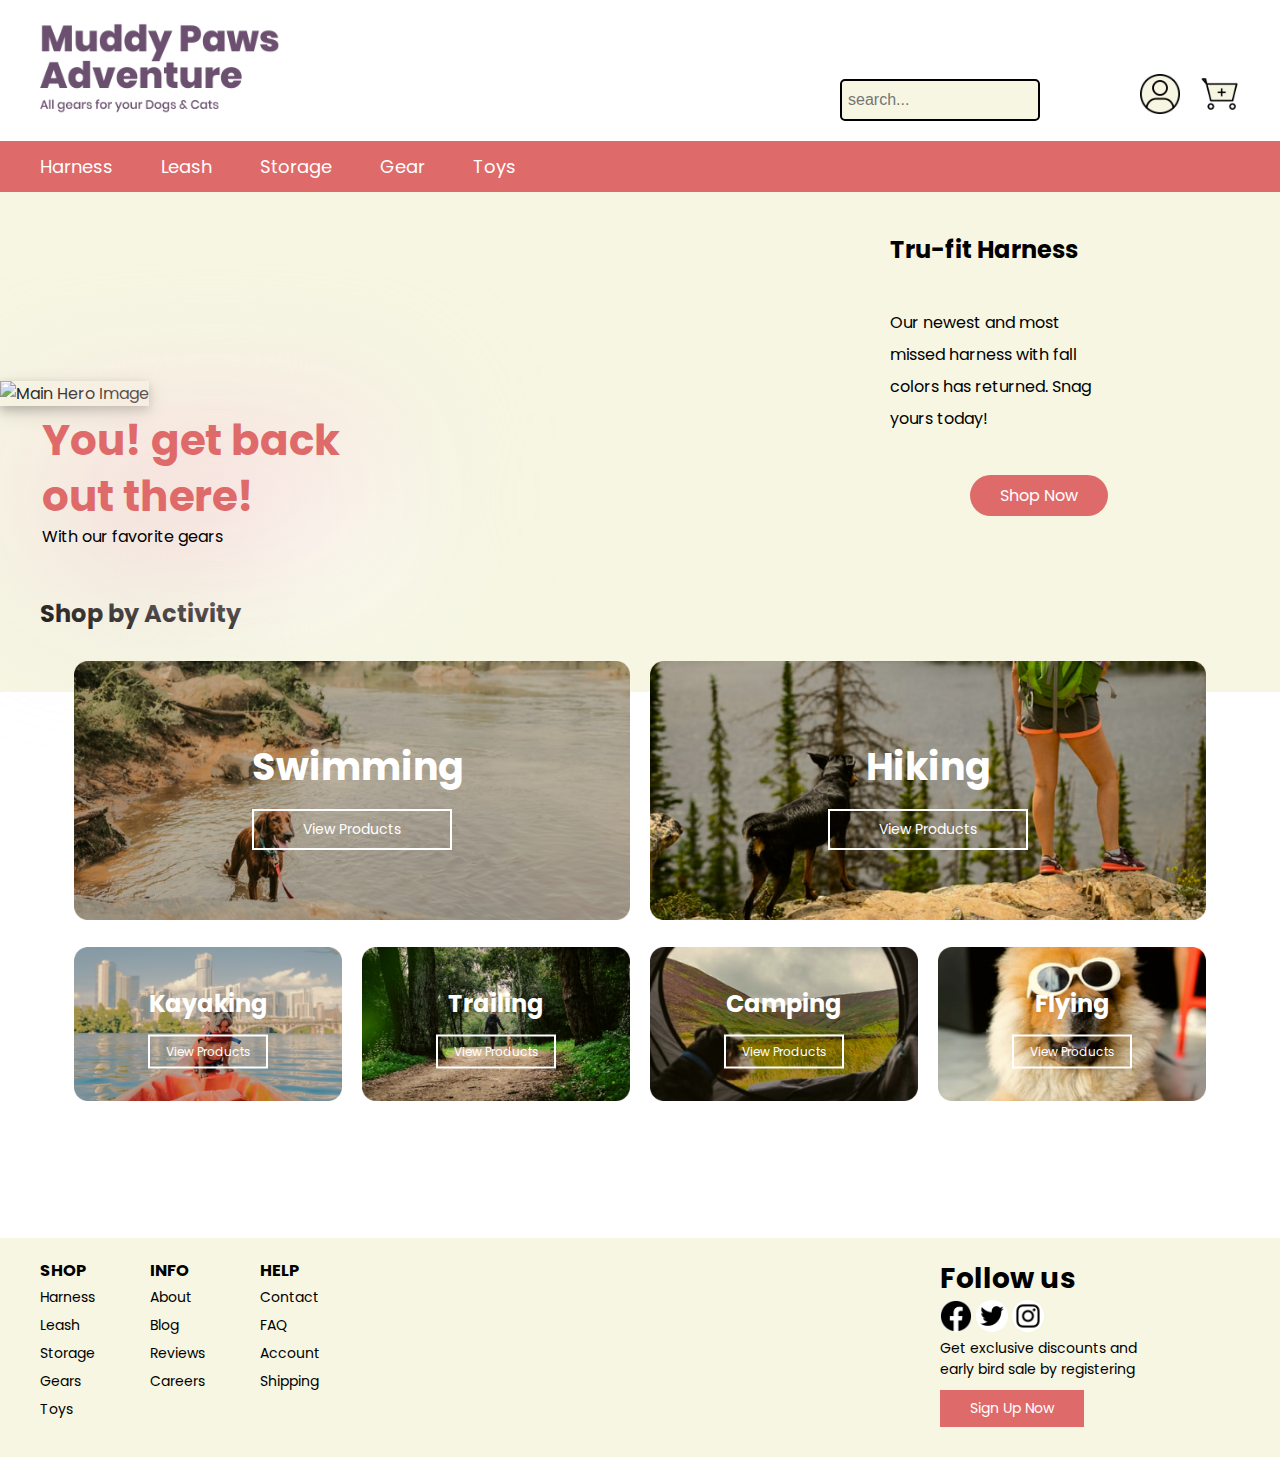
==== commit 976e6e8e: "final edit" ====
--- a/index.html
+++ b/index.html
@@ -13,7 +13,7 @@
     <!-- Header section -->
     <div class="header">
       <div class="logo">
-        <a href="index.html" alt="logo">
+        <a href="index.html">
           <img src="image/logo.png" alt="Muddy Paws Logo" />
         </a>
       </div>
@@ -22,10 +22,10 @@
           <input type="text" placeholder="search..." />
         </div>
         <div class="profileContainer">
-          <a href="" alt="myAccount">
+          <a href="">
             <img src="image/myAccount.png" alt="myaccount" />
           </a>
-          <a href="" alt="myAccount">
+          <a href="">
             <img src="image/cart.png" alt="cart" />
           </a>
         </div>
@@ -46,7 +46,7 @@
       <div class="heroCol-1">
         <img
           class="heroImage"
-          src="image/heroImage .png"
+          src="image/heroImage.png"
           alt="Main Hero Image"
         />
         <div class="heroImageText">
@@ -84,7 +84,7 @@
 
     <!-- Activity Section -->
     <div class="activitySection">
-      <!--- First Row --->
+      <!--- First Row-->
       <div class="row-1-container">
         <div class="row-1-col">
           <img src="image/swimming.png" alt="swimming" />
@@ -149,7 +149,7 @@
     <!-- Empty divider -->
     <div class="emptyDivider"></div>
 
-    <!--- Footer --->
+    <!--- Footer-->
     <div class="footer">
       <div class="linkContainer">
         <div class="link-col">
--- a/style.css
+++ b/style.css
@@ -64,7 +64,7 @@
   margin-right: 48px;
 }
 
-/*-- heroSeciton-- */
+/*-- heroSection-- */
 .heroSection {
   display: flex;
   align-items: center;
@@ -100,11 +100,11 @@
   font-family: Poppins;
   font-style: normal;
   font-size: 16px;
-  line-height: 200%; 
+  line-height: 200%;
 }
 
 .spacer {
-  height: 40px
+  height: 40px;
 }
 
 .heroCol-1 img {
@@ -313,10 +313,10 @@
 }
 
 select {
-  text-align: :center;
+  text-align: left;
   font-size: 16px;
   margin-left: 10px;
-  width: 120px
+  width: 134px;
 }
 
 .rightContainer {
@@ -325,18 +325,6 @@
 .inlineP {
   display: inline;
   /* you don'r really need this line, but i wantd to make the "filter by" and "sort by" line positioned on the same line*/
-}
-
-.filterForm {
-  border: none;
-  color: black;
-  padding: 8px 48px;
-  text-align: left;
-  text-decoration: none;
-  display: inline;
-  font-size: 12px;
-  background-color: white;
-  /* you also don't need this line of code because it's just a plceholder for the filter form, which i just used a btton instead*/
 }
 
 .grid {
@@ -359,11 +347,13 @@
 /*-------------------------Product Detail Page---------------------*/
 
 .detailsGrid {
-  margin: 80px;
+  margin: 40px;
   display: grid;
   grid-template-columns: 3fr 2fr;
-  grid-template-rows: 2fr 1fr;
-}
+  grid-template-rows: 3fr 1fr;
+}
+
+/*----- grid 1 ---------*/
 
 .grid-cell-1 {
   display: flex;
@@ -372,57 +362,165 @@
 .stackedThumbnailFlexContainer {
   display: flex;
   flex-direction: column;
-  flex-basis: 20%;
-  vertical-align: justify;
+  flex-basis: 30%;
+  align-content: space-between;
   /* why this wouldn't spread the stacked thumbnails vertically from top to bottom?*/
 }
 
+.stackedThumbnailFlexContainer img {
+  width: 100%;
+  padding: 12px;
+}
+
 .singleThumbnailFlexContainer {
-  flex-basis: 80%;
-}
+  flex-basis: 70%;
+}
+
+.singleThumbnailFlexContainer img {
+  width: 100%;
+  padding: 12px;
+}
+
 .detailsGrid img {
   width: 100%;
 }
 
+.grid-cell-2 {
+  padding: 28px;
+}
+.grid-cell-2 p {
+  color: rgb(223, 106, 106);
+}
 .grid-cell-2 h1 {
-  font-size: 52px;
+  font-size: 60px;
+  font-weight: 600;
+  line-height: 1.12;
+}
+
+.grid-cell-2 span {
+  padding: 4px;
+}
+
+.spacer1 {
+  height: 40px;
 }
 
 .colorOptions {
   display: flex;
-  justify-content: flex-start;
-}
-
-.color1 {
-  height: 32px;
-  width: 32px;
-  background-color: red;
-}
-.color2 {
-  height: 32px;
-  width: 32px;
-  background-color: red;
-}
-.color3 {
-  height: 32px;
-  width: 32px;
-  background-color: red;
-}
-.color4 {
-  height: 32px;
-  width: 32px;
-  background-color: red;
-}
-
-.priceAndATC {
-  display: flex;
-  justify-content: space-between;
+  justify-content: space-between;
+  font-size: 28px;
+}
+
+.colorOptions input[type="radio"] {
+  opacity: 0;
+  width: 0;
+}
+
+#color1 {
+  display: inline-block;
+  background-color: rgb(219, 175, 175);
+  padding: 20px;
+
+  border-radius: 4px;
+}
+
+#color2 {
+  display: inline-block;
+  background-color: #c4c4c4;
+  padding: 20px;
+
+  border-radius: 4px;
+}
+#color3 {
+  display: inline-block;
+  background-color: #c2dbc1;
+  padding: 20px;
+
+  border-radius: 4px;
+}
+#color4 {
+  display: inline-block;
+  background-color: #6c5070;
+  padding: 20px;
+
+  border-radius: 4px;
+}
+#color5 {
+  display: inline-block;
+  background-color: #333333;
+  padding: 20px;
+
+  border-radius: 4px;
+}
+
+.sizeOptions {
+  display: flex;
+  justify-content: space-between;
+  font-size: 28px;
+}
+
+.spacer2 {
+  height: 180px;
+}
+
+.ATCContainer {
+  margin-top: 80px;
+  display: flex;
+  justify-content: space-between;
+}
+
+.ATCContainer h2 {
+  font-size: 40px;
+  font-weight: 500;
 }
 
 .ATCbutton {
   background: rgb(223, 106, 106);
-  padding: 8px 30px;
-  margin: 30px 0;
+  padding: 12px 30px;
   border-radius: 30px;
-}
-}
+  transition: background 0.5s;
+  text-decoration: none;
+  color: white;
+}
+
+.ATCbutton:hover {
+  background: rgb(219, 175, 175);
+}
+
+.grid-cell-3 {
+  padding: 0 32px;
+  font-size: 28px;
+}
+
+.lineContainer {
+  display: flex;
+  justify-content: space-between;
+  margin-top: 20px;
+}
+
+.lineContainer img {
+  width: 28px;
+  height: 28px;
+}
+
+.grid-cell-4 {
+  font-size: 20px;
+  padding: 0 32px;
+}
+
+.reviewBackground {
+  margin: 80px;
+  background-color: rgba(223, 106, 106, 0.2);
+  border-radius: 20px;
+  padding: 20px;
+  display: flex;
+}
+
+.reviewCol {
+  flex-basis: 50%;
+  border-radius: 20px;
+  margin: 18px;
+  padding: 20px;
+  background-color: white;
+  height: 200px;
+}
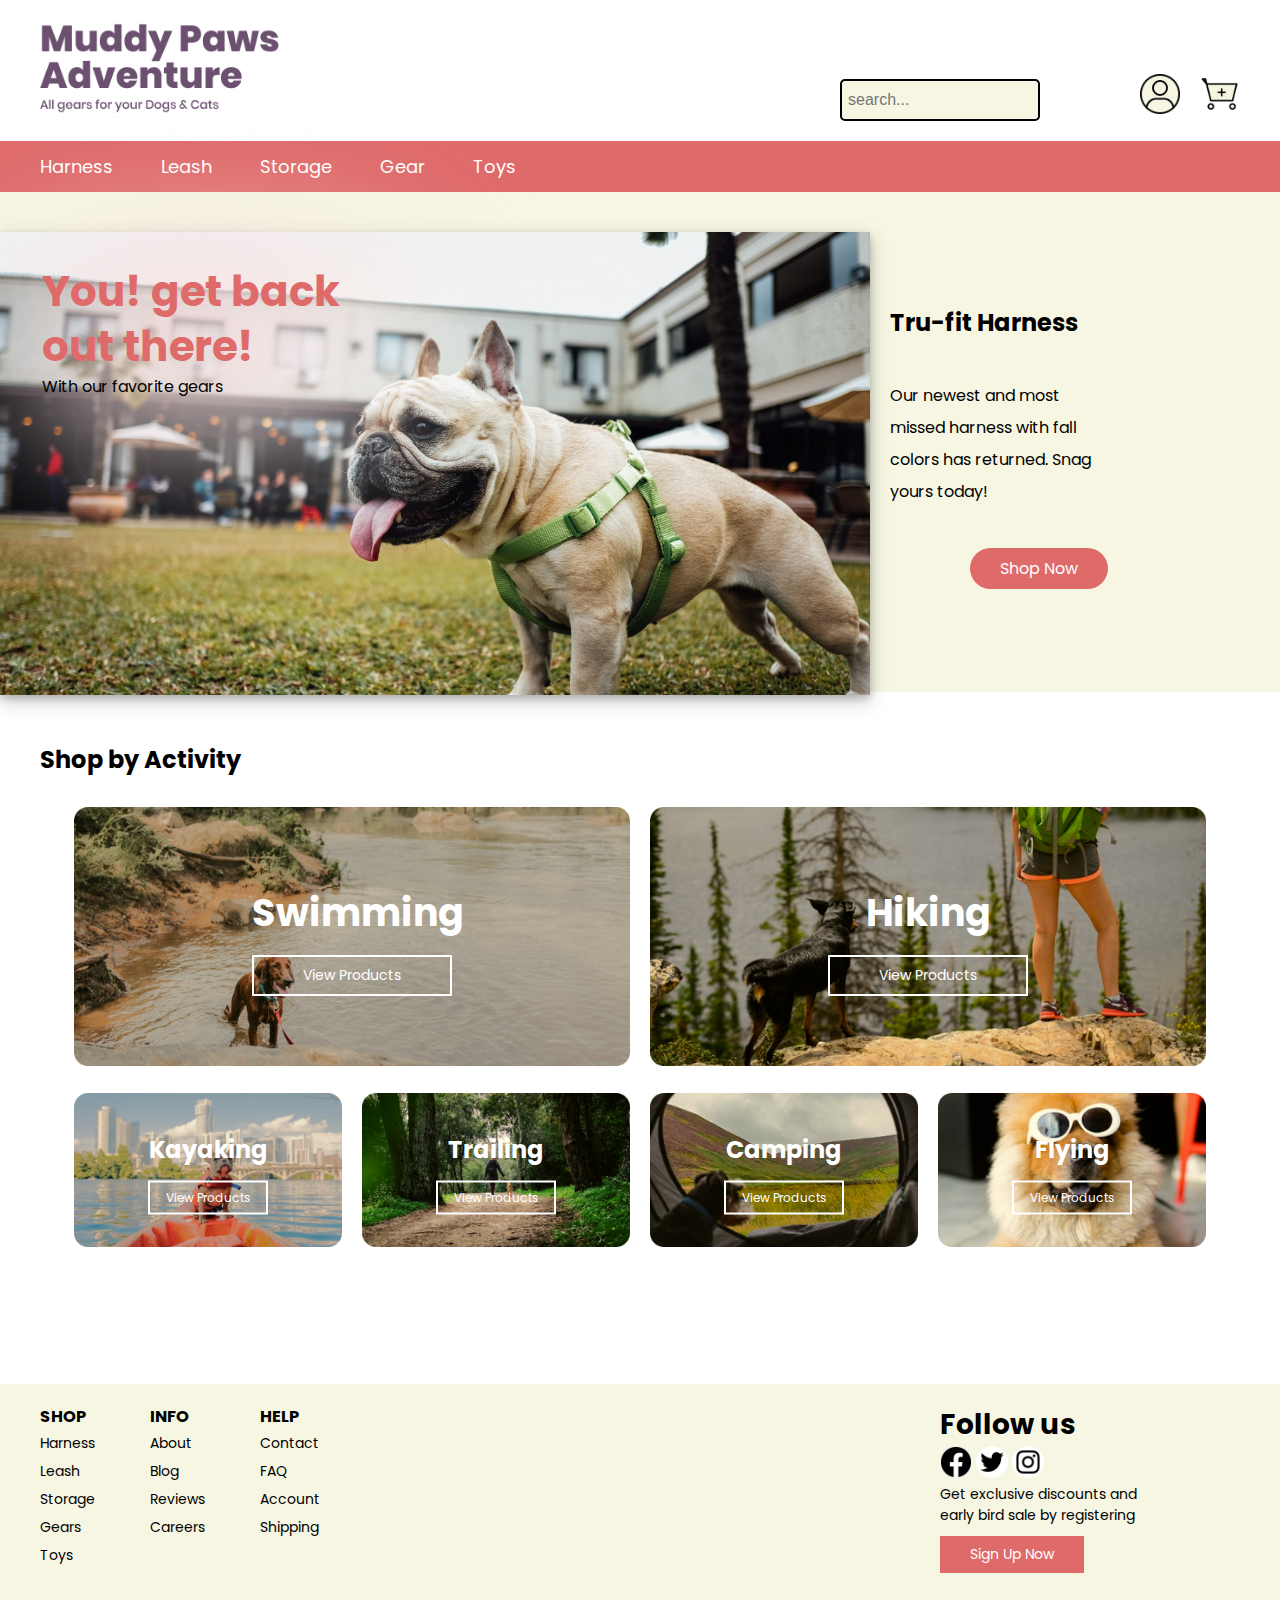
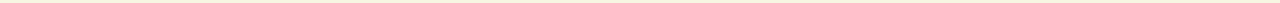
==== commit 62ee8ede: "last push" ====
--- a/index.html
+++ b/index.html
@@ -46,7 +46,7 @@
       <div class="heroCol-1">
         <img
           class="heroImage"
-          src="image/heroImage.png"
+          src="image/heroImage .png"
           alt="Main Hero Image"
         />
         <div class="heroImageText">
--- a/style.css
+++ b/style.css
@@ -312,6 +312,10 @@
   padding: 12px 80px;
 }
 
+.filterSection a {
+  text-decoration: none;
+  color: black;
+}
 select {
   text-align: left;
   font-size: 16px;
